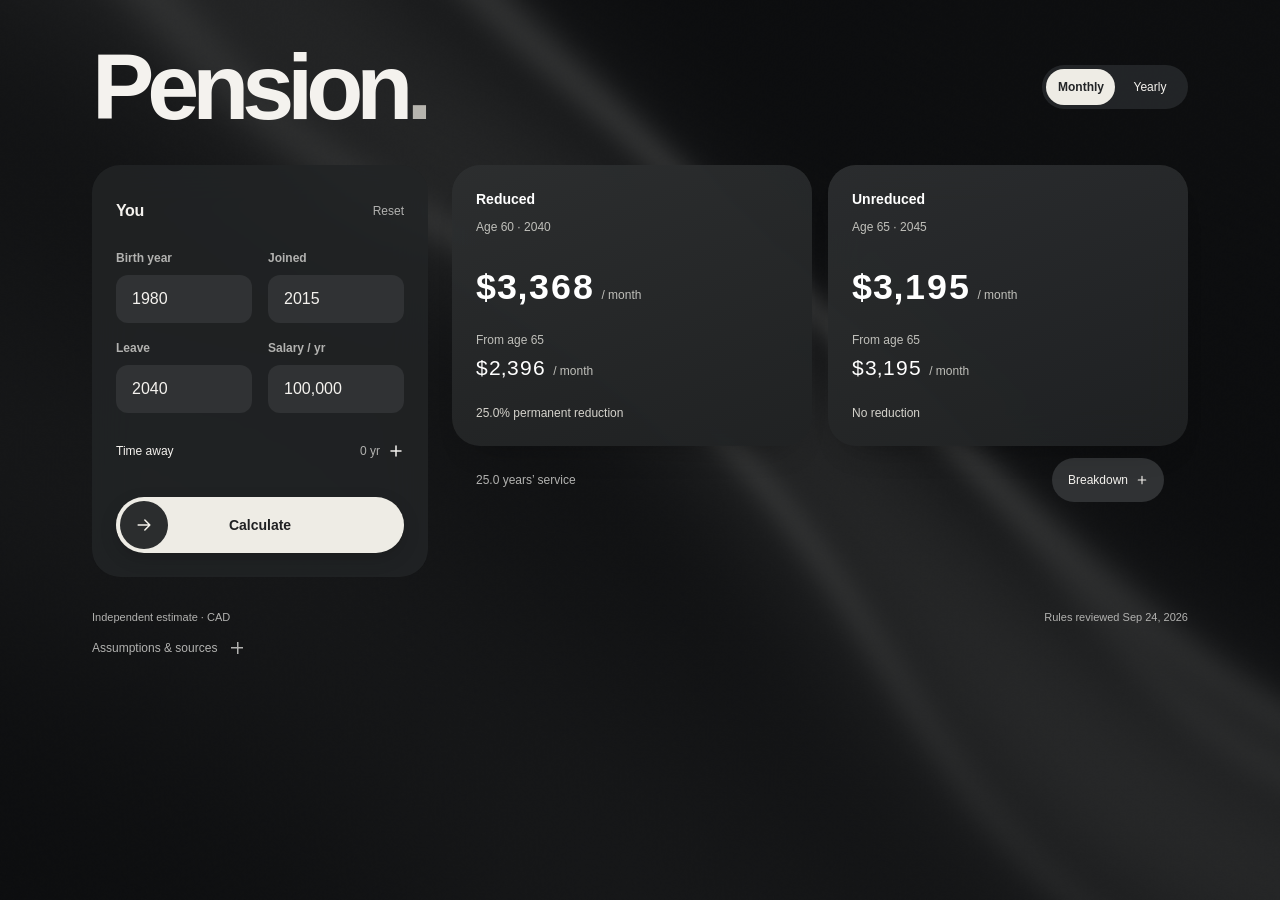
==== prototypes/pension/index.html @ 6b9891ab "Add reviewable pension design with simplified result hierarchy" ====
<!doctype html>
<html lang="en-CA"><head><meta charset="utf-8"><meta name="viewport" content="width=device-width,initial-scale=1"><title>Pension · Ambient study</title>
<link rel="stylesheet" href="studio.css"><link rel="stylesheet" href="wheel.css"><script src="money-counter.js" defer></script><script src="ambient-scene.js" defer></script><script src="components.js" defer></script><script src="year-wheel.js" defer></script><script src="calculate-action.js" defer></script><script src="../../js/config.js"></script><script src="../../js/pension-calculator.js"></script><script src="../../js/validation.js"></script></head>
<body><ambient-scene></ambient-scene><a class="skip" href="#birthYear">Skip to your details</a><main class="page">
<header class="page-header"><h1>Pension<span>.</span></h1><period-switch data-value="month" aria-label="Amount period"></period-switch></header>
<div class="workspace"><section class="input-panel" aria-labelledby="input-heading"><div class="input-title"><h2 id="input-heading">You</h2><button class="reset" type="reset" form="form">Reset</button></div><form id="form" novalidate><div id="error-summary" class="error-summary" role="alert" hidden></div>
<div class="fields-grid"><div class="field"><label for="birthYear">Birth year</label><input id="birthYear" name="birthYear" inputmode="numeric" maxlength="4" required aria-describedby="birthYear-help birthYear-error"><span class="helper" id="birthYear-help">Used to approximate your age.</span><p class="field-error" id="birthYear-error"></p></div>
<div class="field"><label for="serviceStartYear">Joined</label><input id="serviceStartYear" name="serviceStartYear" inputmode="numeric" maxlength="4" required aria-describedby="serviceStartYear-help serviceStartYear-error"><span class="helper" id="serviceStartYear-help">Your pension contribution date may differ.</span><p class="field-error" id="serviceStartYear-error"></p></div>
<div class="field"><label for="retirementYear">Leave</label><input id="retirementYear" name="retirementYear" inputmode="numeric" maxlength="4" required aria-describedby="retirementYear-help retirementYear-error"><span class="helper" id="retirementYear-help">Leaving work and starting payments can be different dates.</span><p class="field-error" id="retirementYear-error"></p></div>
<div class="field"><label for="salary">Salary / yr</label><input aria-label="Salary / year · CAD" id="salary" name="salary" inputmode="decimal" required aria-describedby="salary-help salary-error"><span class="helper" id="salary-help">Full-time salary, used as a highest-five average proxy.</span><p class="field-error" id="salary-error"></p></div>
</div><year-wheel id="advanced" min="0" max="25" step="0.5"><button type="button" class="gap-chip" data-trigger aria-expanded="false" aria-controls="gap-editor"><span>Time away</span><span class="chip-value" data-value>0 yr</span><svg width="14" height="14" viewBox="0 0 16 16" fill="none" aria-hidden="true"><path d="M8 3v10M3 8h10" stroke="currentColor" stroke-width="1.5" stroke-linecap="round"/></svg></button><div id="gap-editor" class="wheel-module" data-panel hidden><p class="sr-only" id="gap-title">Non-pensionable years</p><div class="year-drum" data-wheel><div class="wheel-selection" aria-hidden="true"></div><div class="wheel-rows" data-rows aria-hidden="true"></div><div class="wheel-center"><input id="gapYears" name="gapYears" inputmode="decimal" value="0" role="spinbutton" aria-labelledby="gap-title" aria-describedby="gapYears-help gapYears-error" autocomplete="off" enterkeyhint="done"><span aria-hidden="true">yr</span><svg class="wheel-pencil" viewBox="0 0 16 16" width="12" height="12" fill="none" aria-hidden="true"><path d="m3 10 7-7 3 3-7 7H3v-3Z" stroke="currentColor" stroke-width="1.3" stroke-linejoin="round"/></svg><button class="wheel-confirm" type="button" aria-label="Set years"><svg viewBox="0 0 16 16" width="16" height="16" fill="none" aria-hidden="true"><path d="m3 8 3 3 7-7" stroke="currentColor" stroke-width="1.6" stroke-linecap="round" stroke-linejoin="round"/></svg></button></div></div><p class="wheel-hint" id="gapYears-help"><span class="browse-hint">Scroll to choose · Tap to type</span><span class="edit-hint">Enter to set · Esc to cancel</span></p><p class="field-error" id="gapYears-error"></p></div></year-wheel>
<calculate-action id="compute-action"><button class="primary" type="submit" id="calculate"><span data-action-label>Calculate</span><span class="action-thumb" aria-hidden="true"><svg viewBox="0 0 24 24" width="20" height="20" fill="none"><path d="M5 12h14m-6-6 6 6-6 6" stroke="currentColor" stroke-width="1.8" stroke-linecap="round" stroke-linejoin="round"/></svg></span></button></calculate-action><p class="privacy">No account. No saved answers.</p></form></section>
<section class="results" id="results" aria-labelledby="result-heading"><h2 class="sr-only" id="result-heading" tabindex="-1">Estimate</h2><div id="output"></div><div id="stale" class="stale" role="status" hidden><p>Changed. Calculate to refresh.</p><button type="button" id="recalculate">Recalculate</button></div></section></div>
<footer><p>Independent estimate · CAD</p><div class="support" id="support"></div><p>Rules reviewed Sep 24, 2026</p></footer><p class="sr-only" id="status" role="status"></p></main>
<script src="app.js" defer></script></body></html>
---- prototypes/pension/studio.css ----
/* Shared layout contract: 4px spacing scale, one panel inset, one control height. */
:root {
  color-scheme:dark;
  --page:#101113;--panel:#222426;--ink:#f4f2ee;--muted:#b2b2b0;--quiet:#303234;
  --green:#eeece5;--on-green:#202123;--error:#ffadba;--warning:#ffe0a6;--warning-bg:#493c27;
  --s1:4px;--s2:8px;--s3:12px;--s4:16px;--s5:20px;--s6:24px;--s8:32px;
  --panel-inset:24px;--panel-radius:28px;--control-height:48px;--body:16px;
  --motion-fast:150ms;--motion-panel:200ms;--motion-ease:cubic-bezier(.2,.8,.2,1);
}
:root[data-size=large]{--body:20px}
*{box-sizing:border-box}
[hidden]{display:none!important}
body{margin:0;min-height:100vh;background:var(--page);color:var(--ink);font:var(--body)/1.5 -apple-system,BlinkMacSystemFont,'Segoe UI',sans-serif}
button,input{font:inherit;color:inherit}
button,summary{cursor:pointer}
button{min-height:44px;border:0}
button,input{border-radius:12px}
p,h1,h2,h3,dl,dd{margin:0}
a{color:inherit;text-underline-offset:4px}
p,dd{overflow-wrap:anywhere}
:focus-visible{outline:3px solid #d9d5c7;outline-offset:4px}
.page{position:relative;isolation:isolate;max-width:1192px;margin:auto;padding:40px 48px 32px}
.page-header{padding-block-end:32px;display:flex;align-items:center;justify-content:space-between;gap:var(--s6);flex-wrap:wrap}
h1{font-size:clamp(3.5rem,7.3vw,6.25rem);line-height:1;letter-spacing:-.075em;font-weight:580}
h1 span{color:#b6b4ae}
h2{font-size:1em;font-weight:600;letter-spacing:-.025em;line-height:1.5}
.workspace{display:grid;grid-template-columns:336px minmax(0,1fr);gap:var(--s6);align-items:start}
.input-panel{padding:var(--panel-inset);border-radius:var(--panel-radius);background:#222426dc;backdrop-filter:blur(20px)}
.input-title{display:flex;align-items:center;justify-content:space-between;gap:var(--s4);height:44px;margin-bottom:var(--s4)}
.input-panel h2{height:44px;display:flex;align-items:center;margin:0}
.fields-grid{display:grid;grid-template-columns:repeat(2,minmax(0,1fr));gap:var(--s4)}
.fields-grid .field{min-width:0;margin:0}
.field{margin-top:var(--s4)}
.field label{display:block;font-size:.75em;color:var(--muted);font-weight:550;line-height:1.5;margin-bottom:var(--s2)}
.field input{display:block;width:100%;min-width:0;height:var(--control-height);border:0;background:var(--quiet);padding:var(--s3) var(--s4);font-size:1em;font-weight:500;font-variant-numeric:tabular-nums;transition:background-color 150ms,box-shadow 150ms}
.field input:focus{background:#3b3d3f;outline:0;box-shadow:0 0 0 3px #d7d2c655}
.field input[aria-invalid=true]{box-shadow:0 0 0 2px var(--error)}
.helper,.privacy{display:none}
.field-error{font-size:.75em;color:var(--error);margin-top:var(--s2)}
.field-error:empty{display:none}
.error-summary{font-size:.75em;color:var(--error)}
calculate-action{display:block;margin-top:var(--s6)}
.primary{position:relative;display:grid;place-items:center;width:100%;min-block-size:56px;padding-block:var(--s4);padding-inline:60px;background:var(--green);color:var(--on-green);font-size:.875em;font-weight:600;line-height:1;border-radius:32px;box-shadow:0 6px 18px #00000024;overflow:hidden;transition:background-color 150ms}
.primary:hover{background:#fff}
.primary [data-action-label]{display:block;min-inline-size:0;text-align:center;line-height:1.2;text-box-trim:trim-both;text-box-edge:cap alphabetic;overflow-wrap:anywhere}
.action-thumb{position:absolute;inset-inline-start:4px;top:50%;translate:0 -50%;display:grid;place-items:center;width:48px;height:48px;border-radius:50%;background:#2b2d2e;color:#f2f0e9;pointer-events:none}
.action-thumb svg{display:block}
.reset{display:block;min-height:44px;margin:0;padding:var(--s2) 0 var(--s2) var(--s4);background:transparent;font-size:.75em;line-height:1.5;color:var(--muted)}
.reset:hover{color:var(--ink)}
.results{min-width:0;padding-top:0;scroll-margin-top:24px}
.result-context{display:flex;flex-wrap:wrap;align-items:center;gap:var(--s3);font-size:.75em;line-height:1.5;color:var(--muted)}
disclosure-group{display:block}
.comparison-toolbar{display:flex;align-items:center;justify-content:space-between;gap:var(--s2) var(--s4);flex-wrap:wrap;min-height:44px;margin:var(--s3) 0 0;padding:0 var(--panel-inset)}
.comparison-toolbar .result-context{flex:1 1 auto}
.breakdown-toggle{display:inline-flex;align-items:center;justify-content:center;gap:var(--s2);min-height:44px;padding-block:var(--s3);padding-inline:var(--s4);border-radius:24px;background:var(--quiet);font-size:.75em;line-height:1.5;max-inline-size:100%}
.breakdown-toggle:hover{background:#3b3d3f}
/* Trim the label to cap-height/baseline, then center the icon on that ink band.
   Icon size follows the font: the visible stroke is about one cap-height tall. */
.breakdown-label{text-box-trim:trim-both;text-box-edge:cap alphabetic;min-inline-size:0;overflow-wrap:anywhere}
.toggle-icon{display:block;flex:none;inline-size:1em;block-size:1em;transition:transform 180ms}
@supports not (text-box-trim:trim-both){
  .breakdown-toggle{display:inline-block}
  .toggle-icon{display:inline-block;margin-inline-start:var(--s2);vertical-align:calc(.5cap - .5em)}
}
.breakdown-toggle[aria-expanded=true] .toggle-icon{transform:rotate(45deg)}
.options{display:grid;grid-template-columns:repeat(2,minmax(0,1fr));gap:var(--s4)}
.option{min-width:0;position:relative;padding:var(--panel-inset);border-radius:var(--panel-radius);background:linear-gradient(160deg,#2d2f30ee,#202223ee);backdrop-filter:blur(20px);color:#fff;box-shadow:0 20px 35px -26px #00000066}
.option-kind{font-size:.875em;font-weight:550;line-height:1.5}
.start-age{font-size:.75em;line-height:1.5;color:#c0c0bb;margin-top:var(--s2)}
.money-line{display:flex;align-items:baseline;gap:var(--s2);flex-wrap:wrap;line-height:1.08;font-variant-numeric:tabular-nums}
.amount{font-size:clamp(1.75em,2.8vw,2.5em);font-weight:550;letter-spacing:-.045em;margin-top:var(--s8)}
.period-unit{display:inline-block;font-size:12px;line-height:1.08;font-weight:400;letter-spacing:0;white-space:nowrap;color:#c0c0bb}
.after65{margin-top:var(--s6);font-size:.75em;line-height:1.5;color:#c0c0bb}
.after65 strong{font-size:1.75em;font-weight:450;color:#fff;letter-spacing:-.025em;margin-top:var(--s2)}
.reduction{font-size:.75em;line-height:1.5;color:#d5d3cc;min-height:1.5em;margin-top:var(--s6)}
.option .breakdown{display:grid;gap:var(--s4);margin-top:var(--s6);font-size:.75em;line-height:1.5}
.breakdown dt{color:#c0c0bb}
.breakdown dd{margin-top:var(--s2);font-size:1.25em;font-weight:450}
.support{grid-column:1/-1;font-size:var(--body)}
.support summary{list-style:none;display:flex;align-items:center;justify-content:space-between;gap:var(--s3);width:fit-content;min-height:44px;font-size:.75em;line-height:1.5;color:var(--muted)}
.support summary::-webkit-details-marker{display:none}
.support summary::after{content:'';display:block;width:16px;height:16px;flex:none;background:linear-gradient(currentColor,currentColor) center/12px 1.5px no-repeat,linear-gradient(currentColor,currentColor) center/1.5px 12px no-repeat;transition:transform 180ms}
.support details[open]>summary::after{transform:rotate(45deg)}
.support details p{max-inline-size:76ch;font-size:.75em;color:var(--muted);margin:var(--s2) 0 var(--s4);line-height:1.65}
.stale{padding:var(--s3) var(--s4);background:var(--warning-bg);color:var(--warning);font-size:.75em;border-radius:12px;margin:var(--s4) var(--panel-inset) 0}
.stale button{display:none}
.placeholder{padding:48px var(--panel-inset);margin-top:0;border-radius:var(--panel-radius);background:#222426cc;min-height:296px;display:flex;flex-direction:column;justify-content:center}
.placeholder h3{font-size:1.5em;font-weight:450;letter-spacing:-.04em}
.placeholder p{font-size:.875em;color:var(--muted);margin-top:var(--s2)}
#output> .result-context{margin:var(--s4) var(--panel-inset)}
footer{display:grid;grid-template-columns:minmax(0,1fr) auto;align-items:center;gap:0 var(--s4);margin-top:var(--s8);color:var(--muted);font-size:.6875em}
footer>p:last-child{grid-column:2;grid-row:1;text-align:end}
.sr-only{position:absolute;width:1px;height:1px;overflow:hidden;clip-path:inset(50%)}
.skip{position:absolute;top:-100px;left:16px;background:var(--panel);padding:12px;z-index:10}
.skip:focus{top:12px}
period-switch{display:inline-flex;position:relative;padding:var(--s1);background:#292b2dcc;border-radius:28px;isolation:isolate;font-size:.75em;line-height:1}
period-switch::before{content:'';position:absolute;inset:4px auto 4px 4px;width:calc(50% - 4px);border-radius:24px;background:#eeece5;z-index:-1;transition:transform 240ms var(--motion-ease)}
period-switch[data-value=year]::before{transform:translateX(100%)}
period-switch label{position:relative;min-width:68px;min-height:36px;display:flex;align-items:center;justify-content:center;padding:var(--s1) var(--s3);cursor:pointer;border-radius:24px}
period-switch input{position:absolute;opacity:0;width:1px;height:1px}
period-switch label:has(input:checked){font-weight:650;color:#222426}
period-switch label:has(input:focus-visible){outline:3px solid #d9d5c7;outline-offset:3px}
.gap-chip{display:grid;grid-template-columns:1fr auto 16px;align-items:center;gap:var(--s2);width:100%;min-height:44px;padding:0;background:transparent;font-size:.75em;line-height:1.5;text-align:left}
.gap-chip:hover{color:white}
.chip-value{color:var(--muted);font-variant-numeric:tabular-nums}
.gap-chip svg{display:block;width:16px;height:16px;transition:transform 200ms}
.gap-chip[aria-expanded=true] svg{transform:rotate(45deg)}
ambient-scene{position:fixed;inset:0;display:block;pointer-events:none;z-index:-1;background:radial-gradient(ellipse at 70% 35%,#3b3d3b80,transparent 55%),linear-gradient(135deg,#101113,#202222 48%,#111214 70%)}
ambient-scene canvas{display:block;width:100%;height:100%;opacity:0}
.rendered canvas{opacity:1}
@keyframes panel-in{from{opacity:0;transform:translateY(6px)}to{opacity:1;transform:none}}
@media(prefers-reduced-motion:no-preference){disclosure-group[expanded] [data-disclosure-panel],.support details[open]>p{animation:panel-in 200ms var(--motion-ease) both}}
@media(max-width:1050px){.page{padding:32px}.workspace{grid-template-columns:320px minmax(0,1fr)}}
@media(max-width:960px){.action-thumb svg{transform:rotate(90deg)}.page{padding:24px}.workspace{grid-template-columns:1fr;gap:var(--s6)}.results{padding-top:0}.input-panel{max-width:none}.fields-grid{grid-template-columns:repeat(4,minmax(0,1fr))}.amount{font-size:2.25em}}
@media(max-width:620px){
  .page{padding:24px 20px}.workspace{grid-template-columns:1fr;gap:var(--s6)}.fields-grid{grid-template-columns:repeat(2,minmax(0,1fr))}.options{grid-template-columns:1fr}.comparison-toolbar{gap:var(--s2);padding-inline:var(--s4)}
  .page-header{padding-block-end:var(--s6);gap:var(--s4)}h1{font-size:clamp(3rem,16vw,3.9em)}
  .results{padding-top:0}
  .amount{font-size:clamp(1.75em,10.8vw,2.75em)}
  footer{gap:var(--s2)}
  
}
@media(prefers-reduced-motion:reduce){*,*::before,*::after{animation:none!important;transition:none!important;scroll-behavior:auto!important}}
@media(forced-colors:active){ambient-scene{display:none}button,input,period-switch,.option{outline:1px solid CanvasText}.option{color:CanvasText;background:Canvas}period-switch label:has(input:checked){outline:2px solid Highlight}}
---- prototypes/pension/wheel.css ----
/* One input, two modes: a cylindrical wheel and direct editing in its center. */
year-wheel{display:block;margin-top:var(--s4)}.wheel-module{margin-top:var(--s1);padding:0}.wheel-caption{font-size:.72em;color:var(--muted);text-align:center}.year-drum{position:relative;height:120px;margin-top:0;overflow:hidden;perspective:550px;touch-action:pan-x pinch-zoom;user-select:none;cursor:grab}.year-drum:active{cursor:grabbing}.wheel-selection{position:absolute;top:50%;left:0;right:0;height:42px;transform:translateY(-50%);border-radius:12px;background:#3b3e40}.wheel-rows{position:absolute;inset:0;transform-style:preserve-3d;pointer-events:none}.wheel-row{position:absolute;top:calc(50% - 18px);left:0;right:0;height:36px;line-height:36px;text-align:center;font-size:1.35em;font-weight:500;font-variant-numeric:tabular-nums;backface-visibility:hidden;transform-origin:center}.wheel-center{position:absolute;top:50%;left:0;right:0;height:42px;transform:translateY(-50%);display:flex;align-items:center;justify-content:center;gap:var(--s2);pointer-events:none}.wheel-center input{width:100px;min-width:0;height:42px;padding:0 4px;text-align:center;background:none;border:0;outline:none;border-radius:9px;font-size:1.4em;font-weight:550;font-variant-numeric:tabular-nums;pointer-events:auto;cursor:text;user-select:none}.wheel-center input:focus-visible{box-shadow:inset 0 0 0 2px #d4d1c080}.wheel-center>span{font-size:.7em;color:var(--muted);position:absolute;right:26px}.wheel-pencil{position:absolute;right:10px;color:var(--muted)}.wheel-hint{text-align:center;font-size:.6875em;color:var(--muted);margin-top:var(--s2)}.edit-hint{display:none}year-wheel[moving] .wheel-center{opacity:0}year-wheel[editing] .wheel-rows{opacity:.2}year-wheel[editing] .year-drum{touch-action:auto;cursor:default}year-wheel[editing] .wheel-center input{user-select:text;background:#484b4d;box-shadow:inset 0 0 0 2px #d4d1c080}year-wheel[editing] .wheel-pencil,year-wheel[editing] .browse-hint{display:none}year-wheel[editing] .edit-hint{display:inline}year-wheel .field-error{font-size:.72em;text-align:center}year-wheel input[aria-invalid=true]{box-shadow:inset 0 0 0 2px var(--error)}
@media(prefers-reduced-motion:no-preference){.wheel-module:not([hidden]){animation:panel-slide 200ms var(--motion-ease)}.wheel-rows{transition:opacity 140ms}}
@keyframes panel-slide{from{opacity:0;transform:translateY(-6px)}to{opacity:1;transform:none}}

.wheel-confirm{display:none;position:absolute;right:0;top:-1px;width:44px;min-height:44px;padding:0;background:transparent;color:var(--ink);pointer-events:auto;align-items:center;justify-content:center}year-wheel[editing] .wheel-confirm{display:flex}year-wheel[editing] .wheel-center>span{right:42px}
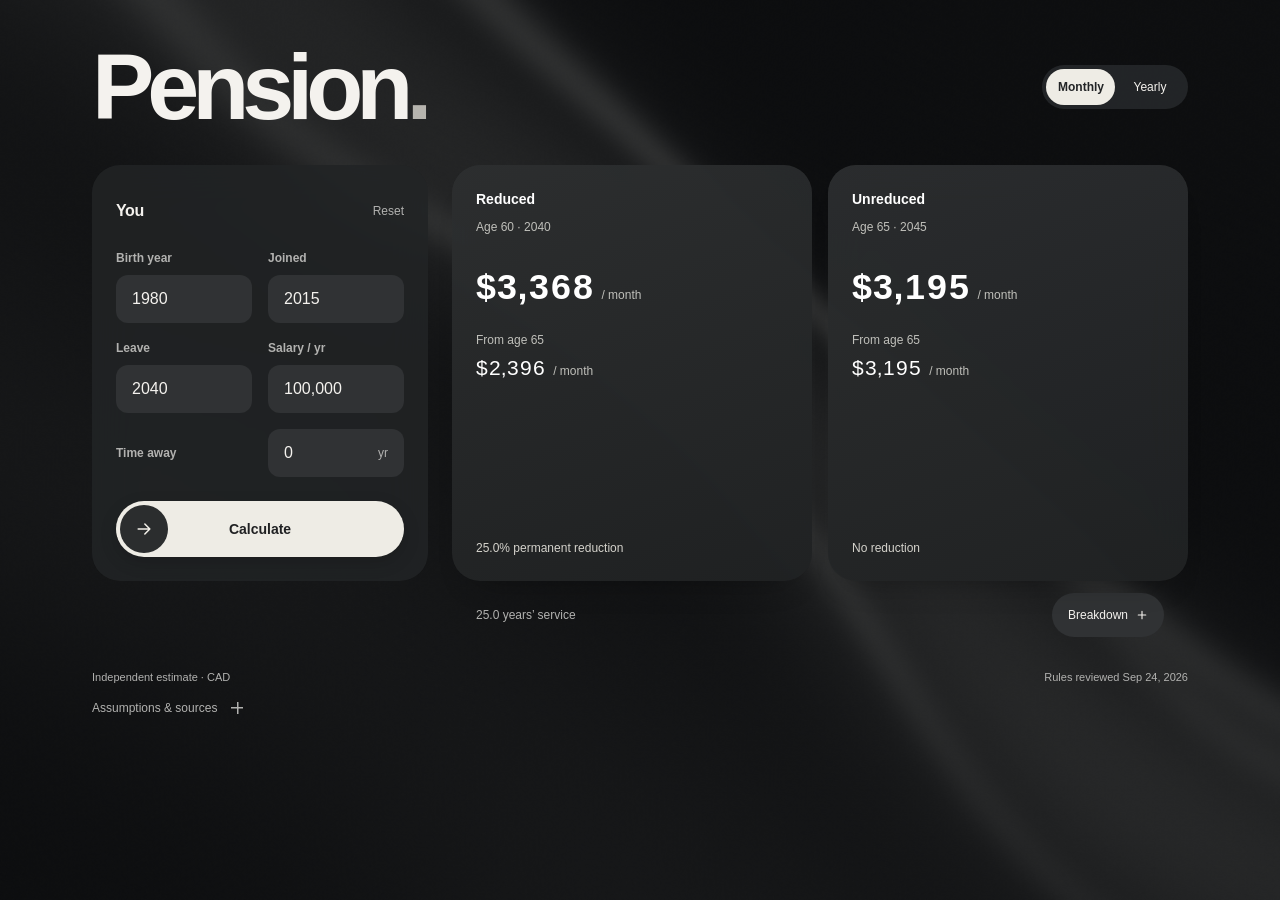
==== commit c436d714: "Replace time-away wheel with aligned decimal input" ====
--- a/prototypes/pension/index.html
+++ b/prototypes/pension/index.html
@@ -1,6 +1,6 @@
 <!doctype html>
 <html lang="en-CA"><head><meta charset="utf-8"><meta name="viewport" content="width=device-width,initial-scale=1"><title>Pension · Ambient study</title>
-<link rel="stylesheet" href="studio.css"><link rel="stylesheet" href="wheel.css"><script src="money-counter.js" defer></script><script src="ambient-scene.js" defer></script><script src="components.js" defer></script><script src="year-wheel.js" defer></script><script src="calculate-action.js" defer></script><script src="../../js/config.js"></script><script src="../../js/pension-calculator.js"></script><script src="../../js/validation.js"></script></head>
+<link rel="stylesheet" href="studio.css"><script src="money-counter.js" defer></script><script src="ambient-scene.js" defer></script><script src="components.js" defer></script><script src="calculate-action.js" defer></script><script src="../../js/config.js"></script><script src="../../js/pension-calculator.js"></script><script src="../../js/validation.js"></script></head>
 <body><ambient-scene></ambient-scene><a class="skip" href="#birthYear">Skip to your details</a><main class="page">
 <header class="page-header"><h1>Pension<span>.</span></h1><period-switch data-value="month" aria-label="Amount period"></period-switch></header>
 <div class="workspace"><section class="input-panel" aria-labelledby="input-heading"><div class="input-title"><h2 id="input-heading">You</h2><button class="reset" type="reset" form="form">Reset</button></div><form id="form" novalidate><div id="error-summary" class="error-summary" role="alert" hidden></div>
@@ -8,7 +8,11 @@
 <div class="field"><label for="serviceStartYear">Joined</label><input id="serviceStartYear" name="serviceStartYear" inputmode="numeric" maxlength="4" required aria-describedby="serviceStartYear-help serviceStartYear-error"><span class="helper" id="serviceStartYear-help">Your pension contribution date may differ.</span><p class="field-error" id="serviceStartYear-error"></p></div>
 <div class="field"><label for="retirementYear">Leave</label><input id="retirementYear" name="retirementYear" inputmode="numeric" maxlength="4" required aria-describedby="retirementYear-help retirementYear-error"><span class="helper" id="retirementYear-help">Leaving work and starting payments can be different dates.</span><p class="field-error" id="retirementYear-error"></p></div>
 <div class="field"><label for="salary">Salary / yr</label><input aria-label="Salary / year · CAD" id="salary" name="salary" inputmode="decimal" required aria-describedby="salary-help salary-error"><span class="helper" id="salary-help">Full-time salary, used as a highest-five average proxy.</span><p class="field-error" id="salary-error"></p></div>
-</div><year-wheel id="advanced" min="0" max="25" step="0.5"><button type="button" class="gap-chip" data-trigger aria-expanded="false" aria-controls="gap-editor"><span>Time away</span><span class="chip-value" data-value>0 yr</span><svg width="14" height="14" viewBox="0 0 16 16" fill="none" aria-hidden="true"><path d="M8 3v10M3 8h10" stroke="currentColor" stroke-width="1.5" stroke-linecap="round"/></svg></button><div id="gap-editor" class="wheel-module" data-panel hidden><p class="sr-only" id="gap-title">Non-pensionable years</p><div class="year-drum" data-wheel><div class="wheel-selection" aria-hidden="true"></div><div class="wheel-rows" data-rows aria-hidden="true"></div><div class="wheel-center"><input id="gapYears" name="gapYears" inputmode="decimal" value="0" role="spinbutton" aria-labelledby="gap-title" aria-describedby="gapYears-help gapYears-error" autocomplete="off" enterkeyhint="done"><span aria-hidden="true">yr</span><svg class="wheel-pencil" viewBox="0 0 16 16" width="12" height="12" fill="none" aria-hidden="true"><path d="m3 10 7-7 3 3-7 7H3v-3Z" stroke="currentColor" stroke-width="1.3" stroke-linejoin="round"/></svg><button class="wheel-confirm" type="button" aria-label="Set years"><svg viewBox="0 0 16 16" width="16" height="16" fill="none" aria-hidden="true"><path d="m3 8 3 3 7-7" stroke="currentColor" stroke-width="1.6" stroke-linecap="round" stroke-linejoin="round"/></svg></button></div></div><p class="wheel-hint" id="gapYears-help"><span class="browse-hint">Scroll to choose · Tap to type</span><span class="edit-hint">Enter to set · Esc to cancel</span></p><p class="field-error" id="gapYears-error"></p></div></year-wheel>
+</div><div class="field gap-field">
+<label for="gapYears">Time away</label>
+<div class="input-unit"><input id="gapYears" name="gapYears" aria-label="Time away (years)" inputmode="decimal" value="0" aria-describedby="gapYears-help gapYears-error" autocomplete="off"><span aria-hidden="true">yr</span></div>
+<span class="helper" id="gapYears-help">Non-pensionable years. Decimals are allowed.</span><p class="field-error" id="gapYears-error"></p>
+</div>
 <calculate-action id="compute-action"><button class="primary" type="submit" id="calculate"><span data-action-label>Calculate</span><span class="action-thumb" aria-hidden="true"><svg viewBox="0 0 24 24" width="20" height="20" fill="none"><path d="M5 12h14m-6-6 6 6-6 6" stroke="currentColor" stroke-width="1.8" stroke-linecap="round" stroke-linejoin="round"/></svg></span></button></calculate-action><p class="privacy">No account. No saved answers.</p></form></section>
 <section class="results" id="results" aria-labelledby="result-heading"><h2 class="sr-only" id="result-heading" tabindex="-1">Estimate</h2><div id="output"></div><div id="stale" class="stale" role="status" hidden><p>Changed. Calculate to refresh.</p><button type="button" id="recalculate">Recalculate</button></div></section></div>
 <footer><p>Independent estimate · CAD</p><div class="support" id="support"></div><p>Rules reviewed Sep 24, 2026</p></footer><p class="sr-only" id="status" role="status"></p></main>
--- a/prototypes/pension/studio.css
+++ b/prototypes/pension/studio.css
@@ -33,6 +33,12 @@
 .field{margin-top:var(--s4)}
 .field label{display:block;font-size:.75em;color:var(--muted);font-weight:550;line-height:1.5;margin-bottom:var(--s2)}
 .field input{display:block;width:100%;min-width:0;height:var(--control-height);border:0;background:var(--quiet);padding:var(--s3) var(--s4);font-size:1em;font-weight:500;font-variant-numeric:tabular-nums;transition:background-color 150ms,box-shadow 150ms}
+.gap-field{display:grid;grid-template-columns:repeat(2,minmax(0,1fr));gap:var(--s2) var(--s4);align-items:center}
+.gap-field label{margin:0}
+.gap-field .field-error{grid-column:1/-1;margin-top:0}
+.input-unit{position:relative;min-width:0}
+.input-unit input{padding-inline-end:40px}
+.input-unit>span{position:absolute;inset-inline-end:var(--s4);top:50%;translate:0 -50%;font-size:.75em;color:var(--muted);pointer-events:none}
 .field input:focus{background:#3b3d3f;outline:0;box-shadow:0 0 0 3px #d7d2c655}
 .field input[aria-invalid=true]{box-shadow:0 0 0 2px var(--error)}
 .helper,.privacy{display:none}
@@ -100,16 +106,26 @@
 period-switch input{position:absolute;opacity:0;width:1px;height:1px}
 period-switch label:has(input:checked){font-weight:650;color:#222426}
 period-switch label:has(input:focus-visible){outline:3px solid #d9d5c7;outline-offset:3px}
-.gap-chip{display:grid;grid-template-columns:1fr auto 16px;align-items:center;gap:var(--s2);width:100%;min-height:44px;padding:0;background:transparent;font-size:.75em;line-height:1.5;text-align:left}
-.gap-chip:hover{color:white}
-.chip-value{color:var(--muted);font-variant-numeric:tabular-nums}
-.gap-chip svg{display:block;width:16px;height:16px;transition:transform 200ms}
-.gap-chip[aria-expanded=true] svg{transform:rotate(45deg)}
 ambient-scene{position:fixed;inset:0;display:block;pointer-events:none;z-index:-1;background:radial-gradient(ellipse at 70% 35%,#3b3d3b80,transparent 55%),linear-gradient(135deg,#101113,#202222 48%,#111214 70%)}
 ambient-scene canvas{display:block;width:100%;height:100%;opacity:0}
 .rendered canvas{opacity:1}
 @keyframes panel-in{from{opacity:0;transform:translateY(6px)}to{opacity:1;transform:none}}
 @media(prefers-reduced-motion:no-preference){disclosure-group[expanded] [data-disclosure-panel],.support details[open]>p{animation:panel-in 200ms var(--motion-ease) both}}
+/* Shared grid row keeps panel tops and bottoms aligned without fixed heights.
+   Details can grow the row naturally; the form action remains at the bottom. */
+@media(min-width:961px){
+  .workspace{row-gap:0;align-items:stretch}
+  .input-panel{grid-column:1;grid-row:1;display:flex;flex-direction:column}
+  .input-panel form{display:flex;flex-direction:column;flex:1}
+  .input-panel calculate-action{margin-top:auto;padding-top:var(--s6)}
+  .results{grid-column:2;grid-row:1/span 3;display:grid;grid-template-rows:subgrid}
+  #output,disclosure-group{display:contents}
+  .options,.placeholder{grid-row:1}
+  .comparison-toolbar,#output>.result-context{grid-row:2}
+  .stale{grid-row:3}
+  .option{display:flex;flex-direction:column}
+  .option>.reduction{margin-top:auto;padding-top:var(--s6)}
+}
 @media(max-width:1050px){.page{padding:32px}.workspace{grid-template-columns:320px minmax(0,1fr)}}
 @media(max-width:960px){.action-thumb svg{transform:rotate(90deg)}.page{padding:24px}.workspace{grid-template-columns:1fr;gap:var(--s6)}.results{padding-top:0}.input-panel{max-width:none}.fields-grid{grid-template-columns:repeat(4,minmax(0,1fr))}.amount{font-size:2.25em}}
 @media(max-width:620px){
@@ -118,7 +134,7 @@
   .results{padding-top:0}
   .amount{font-size:clamp(1.75em,10.8vw,2.75em)}
   footer{gap:var(--s2)}
-  
+
 }
 @media(prefers-reduced-motion:reduce){*,*::before,*::after{animation:none!important;transition:none!important;scroll-behavior:auto!important}}
 @media(forced-colors:active){ambient-scene{display:none}button,input,period-switch,.option{outline:1px solid CanvasText}.option{color:CanvasText;background:Canvas}period-switch label:has(input:checked){outline:2px solid Highlight}}
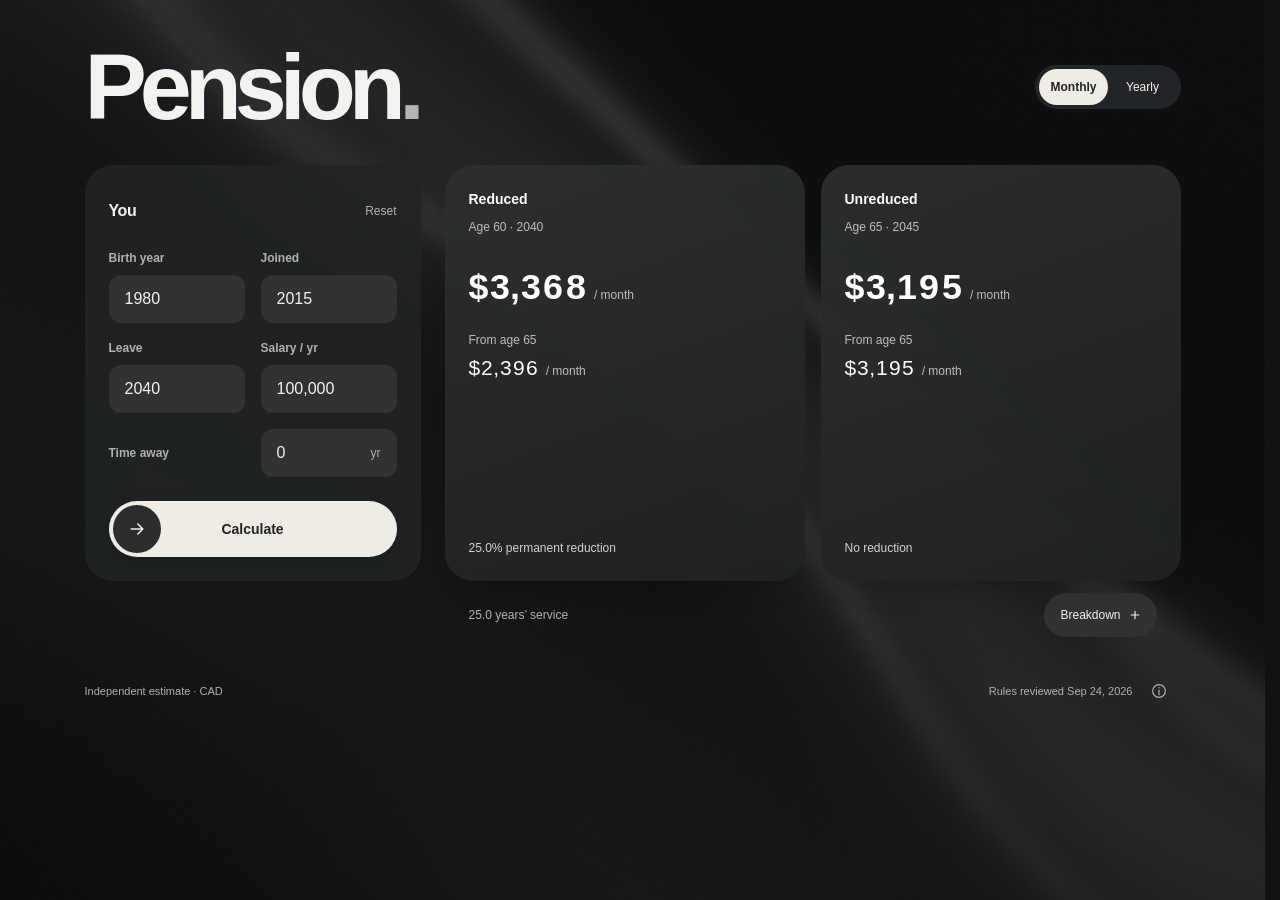
==== commit 6526c1fa: "Show assumptions in a stable footer information dialog" ====
--- a/prototypes/pension/index.html
+++ b/prototypes/pension/index.html
@@ -1,6 +1,6 @@
 <!doctype html>
 <html lang="en-CA"><head><meta charset="utf-8"><meta name="viewport" content="width=device-width,initial-scale=1"><title>Pension · Ambient study</title>
-<link rel="stylesheet" href="studio.css"><script src="money-counter.js" defer></script><script src="ambient-scene.js" defer></script><script src="components.js" defer></script><script src="calculate-action.js" defer></script><script src="../../js/config.js"></script><script src="../../js/pension-calculator.js"></script><script src="../../js/validation.js"></script></head>
+<link rel="stylesheet" href="studio.css"><script src="money-counter.js" defer></script><script src="ambient-scene.js" defer></script><script src="components.js" defer></script><script src="calculate-action.js" defer></script><script src="info-dialog.js" defer></script><script src="../../js/config.js"></script><script src="../../js/pension-calculator.js"></script><script src="../../js/validation.js"></script></head>
 <body><ambient-scene></ambient-scene><a class="skip" href="#birthYear">Skip to your details</a><main class="page">
 <header class="page-header"><h1>Pension<span>.</span></h1><period-switch data-value="month" aria-label="Amount period"></period-switch></header>
 <div class="workspace"><section class="input-panel" aria-labelledby="input-heading"><div class="input-title"><h2 id="input-heading">You</h2><button class="reset" type="reset" form="form">Reset</button></div><form id="form" novalidate><div id="error-summary" class="error-summary" role="alert" hidden></div>
@@ -15,5 +15,13 @@
 </div>
 <calculate-action id="compute-action"><button class="primary" type="submit" id="calculate"><span data-action-label>Calculate</span><span class="action-thumb" aria-hidden="true"><svg viewBox="0 0 24 24" width="20" height="20" fill="none"><path d="M5 12h14m-6-6 6 6-6 6" stroke="currentColor" stroke-width="1.8" stroke-linecap="round" stroke-linejoin="round"/></svg></span></button></calculate-action><p class="privacy">No account. No saved answers.</p></form></section>
 <section class="results" id="results" aria-labelledby="result-heading"><h2 class="sr-only" id="result-heading" tabindex="-1">Estimate</h2><div id="output"></div><div id="stale" class="stale" role="status" hidden><p>Changed. Calculate to refresh.</p><button type="button" id="recalculate">Recalculate</button></div></section></div>
-<footer><p>Independent estimate · CAD</p><div class="support" id="support"></div><p>Rules reviewed Sep 24, 2026</p></footer><p class="sr-only" id="status" role="status"></p></main>
+<footer><p>Independent estimate · CAD</p><div class="rules-note"><p>Rules reviewed Sep 24, 2026</p><button class="info-button" type="button" data-dialog-trigger="assumptions-dialog" aria-label="Assumptions and sources" aria-haspopup="dialog" aria-controls="assumptions-dialog"><svg viewBox="0 0 24 24" width="18" height="18" fill="none" aria-hidden="true"><circle cx="12" cy="12" r="8.5" stroke="currentColor" stroke-width="1.5"/><path d="M12 11v6" stroke="currentColor" stroke-width="1.5" stroke-linecap="round"/><circle cx="12" cy="7.5" r="1" fill="currentColor"/></svg></button></div></footer><p class="sr-only" id="status" role="status"></p></main>
+<dialog class="info-dialog" id="assumptions-dialog" aria-labelledby="assumptions-title">
+<div class="dialog-header"><h2 id="assumptions-title">Assumptions &amp; sources</h2><button class="dialog-close" type="button" data-dialog-close aria-label="Close assumptions" autofocus><svg width="18" height="18" viewBox="0 0 18 18" fill="none" aria-hidden="true"><path d="m5 5 8 8m0-8-8 8" stroke="currentColor" stroke-width="1.5" stroke-linecap="round"/></svg></button></div>
+<div class="dialog-body">
+<p class="calculation-context" id="calculation-context" hidden></p>
+<section><h3>Payment amounts</h3><p>Early payments stay reduced after 65. The reduction percentage shown on each card is permanent. Pensionable service stays fixed after departure.</p><p>The temporary bridge normally ends at 65, or earlier for CPP/QPP disability entitlement.</p></section>
+<section><h3>Calculation assumptions</h3><p>Whole-year approximation. Current salary is a highest-five average proxy; AMPE uses <span id="assumed-ampe"></span>. Amounts are rounded.</p><p>No salary growth, indexing, CPP/QPP/OAS, taxes or other income is included. Exact dates, part-time work, buybacks, special service rules, disability and survivor benefits are outside this estimate.</p></section>
+<section><h3>Official plan information</h3><p>Confirm your pension contribution date and plan group with official records. This tool is independent of the Government of Canada.</p><a href="https://www.canada.ca/en/treasury-board-secretariat/services/pension-plan/plan-information/public-service-pension-options.html" target="_blank" rel="noopener noreferrer">Official pension options <span class="sr-only">(opens in a new tab)</span><span aria-hidden="true">↗</span></a></section>
+</div></dialog>
 <script src="app.js" defer></script></body></html>
--- a/prototypes/pension/studio.css
+++ b/prototypes/pension/studio.css
@@ -9,6 +9,8 @@
 }
 :root[data-size=large]{--body:20px}
 *{box-sizing:border-box}
+html{scrollbar-gutter:stable}
+html.dialog-open{overflow:hidden}
 [hidden]{display:none!important}
 body{margin:0;min-height:100vh;background:var(--page);color:var(--ink);font:var(--body)/1.5 -apple-system,BlinkMacSystemFont,'Segoe UI',sans-serif}
 button,input{font:inherit;color:inherit}
@@ -82,20 +84,13 @@
 .option .breakdown{display:grid;gap:var(--s4);margin-top:var(--s6);font-size:.75em;line-height:1.5}
 .breakdown dt{color:#c0c0bb}
 .breakdown dd{margin-top:var(--s2);font-size:1.25em;font-weight:450}
-.support{grid-column:1/-1;font-size:var(--body)}
-.support summary{list-style:none;display:flex;align-items:center;justify-content:space-between;gap:var(--s3);width:fit-content;min-height:44px;font-size:.75em;line-height:1.5;color:var(--muted)}
-.support summary::-webkit-details-marker{display:none}
-.support summary::after{content:'';display:block;width:16px;height:16px;flex:none;background:linear-gradient(currentColor,currentColor) center/12px 1.5px no-repeat,linear-gradient(currentColor,currentColor) center/1.5px 12px no-repeat;transition:transform 180ms}
-.support details[open]>summary::after{transform:rotate(45deg)}
-.support details p{max-inline-size:76ch;font-size:.75em;color:var(--muted);margin:var(--s2) 0 var(--s4);line-height:1.65}
 .stale{padding:var(--s3) var(--s4);background:var(--warning-bg);color:var(--warning);font-size:.75em;border-radius:12px;margin:var(--s4) var(--panel-inset) 0}
 .stale button{display:none}
 .placeholder{padding:48px var(--panel-inset);margin-top:0;border-radius:var(--panel-radius);background:#222426cc;min-height:296px;display:flex;flex-direction:column;justify-content:center}
 .placeholder h3{font-size:1.5em;font-weight:450;letter-spacing:-.04em}
 .placeholder p{font-size:.875em;color:var(--muted);margin-top:var(--s2)}
 #output> .result-context{margin:var(--s4) var(--panel-inset)}
-footer{display:grid;grid-template-columns:minmax(0,1fr) auto;align-items:center;gap:0 var(--s4);margin-top:var(--s8);color:var(--muted);font-size:.6875em}
-footer>p:last-child{grid-column:2;grid-row:1;text-align:end}
+footer{display:flex;justify-content:space-between;align-items:center;flex-wrap:wrap;gap:var(--s2) var(--s4);margin-top:var(--s8);color:var(--muted);font-size:.6875em}
 .sr-only{position:absolute;width:1px;height:1px;overflow:hidden;clip-path:inset(50%)}
 .skip{position:absolute;top:-100px;left:16px;background:var(--panel);padding:12px;z-index:10}
 .skip:focus{top:12px}
@@ -110,7 +105,7 @@
 ambient-scene canvas{display:block;width:100%;height:100%;opacity:0}
 .rendered canvas{opacity:1}
 @keyframes panel-in{from{opacity:0;transform:translateY(6px)}to{opacity:1;transform:none}}
-@media(prefers-reduced-motion:no-preference){disclosure-group[expanded] [data-disclosure-panel],.support details[open]>p{animation:panel-in 200ms var(--motion-ease) both}}
+@media(prefers-reduced-motion:no-preference){disclosure-group[expanded] [data-disclosure-panel]{animation:panel-in 200ms var(--motion-ease) both}}
 /* Shared grid row keeps panel tops and bottoms aligned without fixed heights.
    Details can grow the row naturally; the form action remains at the bottom. */
 @media(min-width:961px){
@@ -138,3 +133,25 @@
 }
 @media(prefers-reduced-motion:reduce){*,*::before,*::after{animation:none!important;transition:none!important;scroll-behavior:auto!important}}
 @media(forced-colors:active){ambient-scene{display:none}button,input,period-switch,.option{outline:1px solid CanvasText}.option{color:CanvasText;background:Canvas}period-switch label:has(input:checked){outline:2px solid Highlight}}
+
+.rules-note{display:flex;align-items:center;gap:var(--s1);margin-inline-start:auto}
+.info-button,.dialog-close{display:grid;place-items:center;flex:none;inline-size:44px;block-size:44px;padding:0;border-radius:50%;background:transparent;color:var(--muted)}
+.info-button:hover,.dialog-close:hover{background:var(--quiet);color:var(--ink)}
+.info-button svg,.dialog-close svg{display:block}
+.info-dialog{width:min(600px,calc(100% - 40px));max-height:min(720px,calc(100dvh - 48px));margin:auto;padding:0;border:0;border-radius:28px;background:#252729;color:var(--ink);box-shadow:0 24px 100px #0009;overflow:hidden}
+.info-dialog[open]{display:flex;flex-direction:column}
+.info-dialog::backdrop{background:#08090bb3;backdrop-filter:blur(8px)}
+.dialog-header{display:flex;align-items:center;justify-content:space-between;gap:var(--s4);padding:var(--s6) var(--s8) var(--s2);flex:none}
+.dialog-header h2{font-size:1.125em;line-height:1.4;letter-spacing:-.025em}
+.dialog-close{background:var(--quiet)}
+.dialog-body{min-height:0;overflow-y:auto;overscroll-behavior:contain;padding:var(--s2) var(--s8) var(--s8);font-size:.875em;line-height:1.65;scrollbar-gutter:stable}
+.dialog-body section+section{margin-top:var(--s6)}
+.dialog-body h3{font-size:1em;font-weight:600;margin-bottom:var(--s2)}
+.dialog-body p{color:#c3c3c0}
+.dialog-body p+p{margin-top:var(--s2)}
+.dialog-body .calculation-context{margin-bottom:var(--s6);color:var(--ink)}
+.dialog-body a{display:inline-block;margin-top:var(--s3);min-height:44px;padding-block:var(--s2)}
+@media(prefers-reduced-motion:no-preference){.info-dialog[open]{animation:dialog-in 180ms var(--motion-ease)}.info-dialog[open]::backdrop{animation:backdrop-in 180ms ease-out}}
+@keyframes dialog-in{from{opacity:0;transform:translateY(8px) scale(.98)}to{opacity:1;transform:none}}
+@keyframes backdrop-in{from{opacity:0}to{opacity:1}}
+@media(max-width:620px){.info-dialog{width:calc(100% - 24px);max-height:calc(100dvh - 24px);border-radius:24px}.dialog-header{padding:var(--s4) var(--s6) var(--s2)}.dialog-body{padding:var(--s2) var(--s6) var(--s6)}}
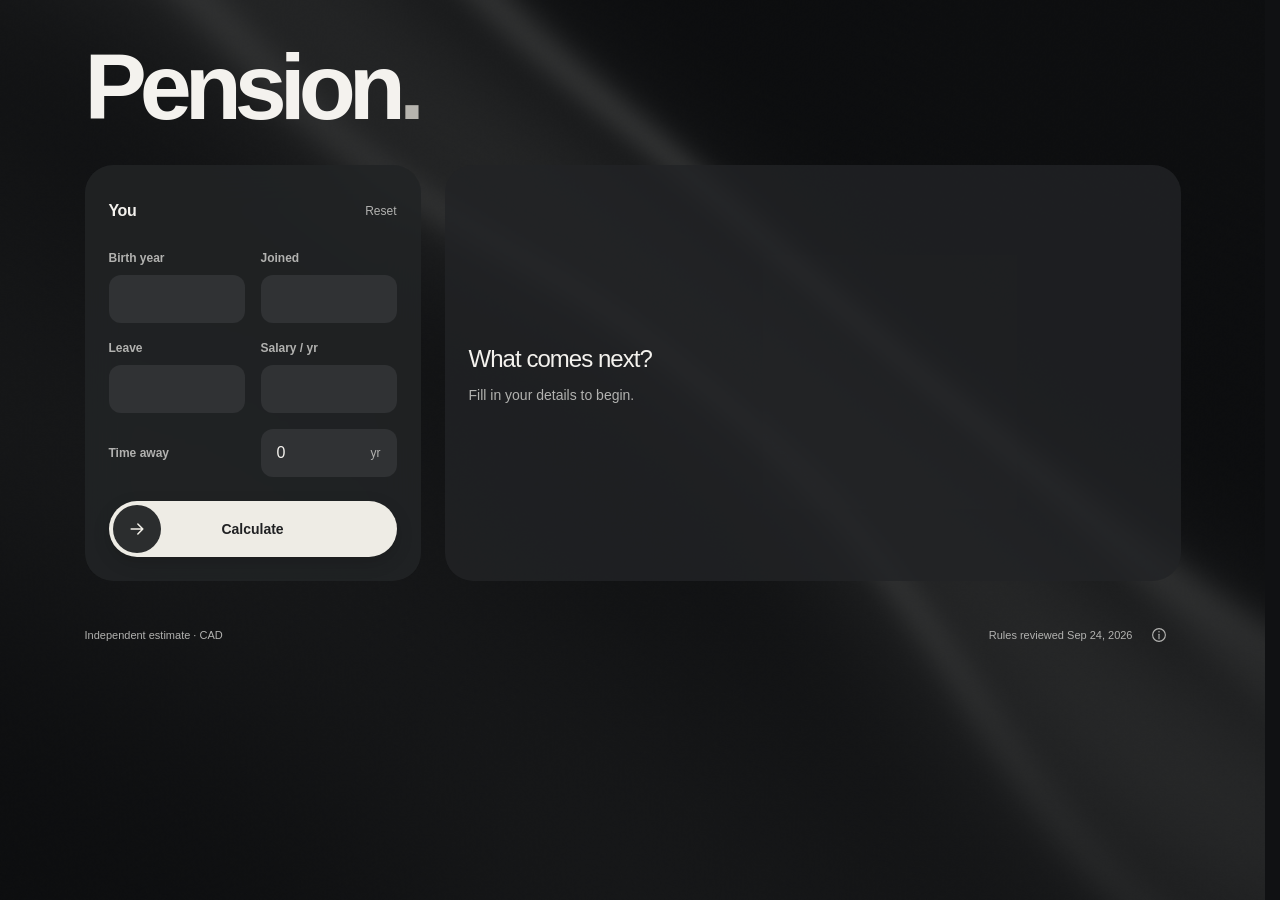
==== commit 06ec6b7f: "Publish approved pension interface as the static application" ====
--- a/prototypes/pension/index.html
+++ b/prototypes/pension/index.html
@@ -1,27 +1,2 @@
 <!doctype html>
-<html lang="en-CA"><head><meta charset="utf-8"><meta name="viewport" content="width=device-width,initial-scale=1"><title>Pension · Ambient study</title>
-<link rel="stylesheet" href="studio.css"><script src="money-counter.js" defer></script><script src="ambient-scene.js" defer></script><script src="components.js" defer></script><script src="calculate-action.js" defer></script><script src="info-dialog.js" defer></script><script src="../../js/config.js"></script><script src="../../js/pension-calculator.js"></script><script src="../../js/validation.js"></script></head>
-<body><ambient-scene></ambient-scene><a class="skip" href="#birthYear">Skip to your details</a><main class="page">
-<header class="page-header"><h1>Pension<span>.</span></h1><period-switch data-value="month" aria-label="Amount period"></period-switch></header>
-<div class="workspace"><section class="input-panel" aria-labelledby="input-heading"><div class="input-title"><h2 id="input-heading">You</h2><button class="reset" type="reset" form="form">Reset</button></div><form id="form" novalidate><div id="error-summary" class="error-summary" role="alert" hidden></div>
-<div class="fields-grid"><div class="field"><label for="birthYear">Birth year</label><input id="birthYear" name="birthYear" inputmode="numeric" maxlength="4" required aria-describedby="birthYear-help birthYear-error"><span class="helper" id="birthYear-help">Used to approximate your age.</span><p class="field-error" id="birthYear-error"></p></div>
-<div class="field"><label for="serviceStartYear">Joined</label><input id="serviceStartYear" name="serviceStartYear" inputmode="numeric" maxlength="4" required aria-describedby="serviceStartYear-help serviceStartYear-error"><span class="helper" id="serviceStartYear-help">Your pension contribution date may differ.</span><p class="field-error" id="serviceStartYear-error"></p></div>
-<div class="field"><label for="retirementYear">Leave</label><input id="retirementYear" name="retirementYear" inputmode="numeric" maxlength="4" required aria-describedby="retirementYear-help retirementYear-error"><span class="helper" id="retirementYear-help">Leaving work and starting payments can be different dates.</span><p class="field-error" id="retirementYear-error"></p></div>
-<div class="field"><label for="salary">Salary / yr</label><input aria-label="Salary / year · CAD" id="salary" name="salary" inputmode="decimal" required aria-describedby="salary-help salary-error"><span class="helper" id="salary-help">Full-time salary, used as a highest-five average proxy.</span><p class="field-error" id="salary-error"></p></div>
-</div><div class="field gap-field">
-<label for="gapYears">Time away</label>
-<div class="input-unit"><input id="gapYears" name="gapYears" aria-label="Time away (years)" inputmode="decimal" value="0" aria-describedby="gapYears-help gapYears-error" autocomplete="off"><span aria-hidden="true">yr</span></div>
-<span class="helper" id="gapYears-help">Non-pensionable years. Decimals are allowed.</span><p class="field-error" id="gapYears-error"></p>
-</div>
-<calculate-action id="compute-action"><button class="primary" type="submit" id="calculate"><span data-action-label>Calculate</span><span class="action-thumb" aria-hidden="true"><svg viewBox="0 0 24 24" width="20" height="20" fill="none"><path d="M5 12h14m-6-6 6 6-6 6" stroke="currentColor" stroke-width="1.8" stroke-linecap="round" stroke-linejoin="round"/></svg></span></button></calculate-action><p class="privacy">No account. No saved answers.</p></form></section>
-<section class="results" id="results" aria-labelledby="result-heading"><h2 class="sr-only" id="result-heading" tabindex="-1">Estimate</h2><div id="output"></div><div id="stale" class="stale" role="status" hidden><p>Changed. Calculate to refresh.</p><button type="button" id="recalculate">Recalculate</button></div></section></div>
-<footer><p>Independent estimate · CAD</p><div class="rules-note"><p>Rules reviewed Sep 24, 2026</p><button class="info-button" type="button" data-dialog-trigger="assumptions-dialog" aria-label="Assumptions and sources" aria-haspopup="dialog" aria-controls="assumptions-dialog"><svg viewBox="0 0 24 24" width="18" height="18" fill="none" aria-hidden="true"><circle cx="12" cy="12" r="8.5" stroke="currentColor" stroke-width="1.5"/><path d="M12 11v6" stroke="currentColor" stroke-width="1.5" stroke-linecap="round"/><circle cx="12" cy="7.5" r="1" fill="currentColor"/></svg></button></div></footer><p class="sr-only" id="status" role="status"></p></main>
-<dialog class="info-dialog" id="assumptions-dialog" aria-labelledby="assumptions-title">
-<div class="dialog-header"><h2 id="assumptions-title">Assumptions &amp; sources</h2><button class="dialog-close" type="button" data-dialog-close aria-label="Close assumptions" autofocus><svg width="18" height="18" viewBox="0 0 18 18" fill="none" aria-hidden="true"><path d="m5 5 8 8m0-8-8 8" stroke="currentColor" stroke-width="1.5" stroke-linecap="round"/></svg></button></div>
-<div class="dialog-body">
-<p class="calculation-context" id="calculation-context" hidden></p>
-<section><h3>Payment amounts</h3><p>Early payments stay reduced after 65. The reduction percentage shown on each card is permanent. Pensionable service stays fixed after departure.</p><p>The temporary bridge normally ends at 65, or earlier for CPP/QPP disability entitlement.</p></section>
-<section><h3>Calculation assumptions</h3><p>Whole-year approximation. Current salary is a highest-five average proxy; AMPE uses <span id="assumed-ampe"></span>. Amounts are rounded.</p><p>No salary growth, indexing, CPP/QPP/OAS, taxes or other income is included. Exact dates, part-time work, buybacks, special service rules, disability and survivor benefits are outside this estimate.</p></section>
-<section><h3>Official plan information</h3><p>Confirm your pension contribution date and plan group with official records. This tool is independent of the Government of Canada.</p><a href="https://www.canada.ca/en/treasury-board-secretariat/services/pension-plan/plan-information/public-service-pension-options.html" target="_blank" rel="noopener noreferrer">Official pension options <span class="sr-only">(opens in a new tab)</span><span aria-hidden="true">↗</span></a></section>
-</div></dialog>
-<script src="app.js" defer></script></body></html>
+<html lang="en-CA"><head><meta charset="utf-8"><meta name="viewport" content="width=device-width,initial-scale=1"><meta http-equiv="refresh" content="0; url=../../index.html"><title>Pension calculator</title></head><body><p>The calculator is now at <a href="../../index.html">the main page</a>.</p></body></html>
